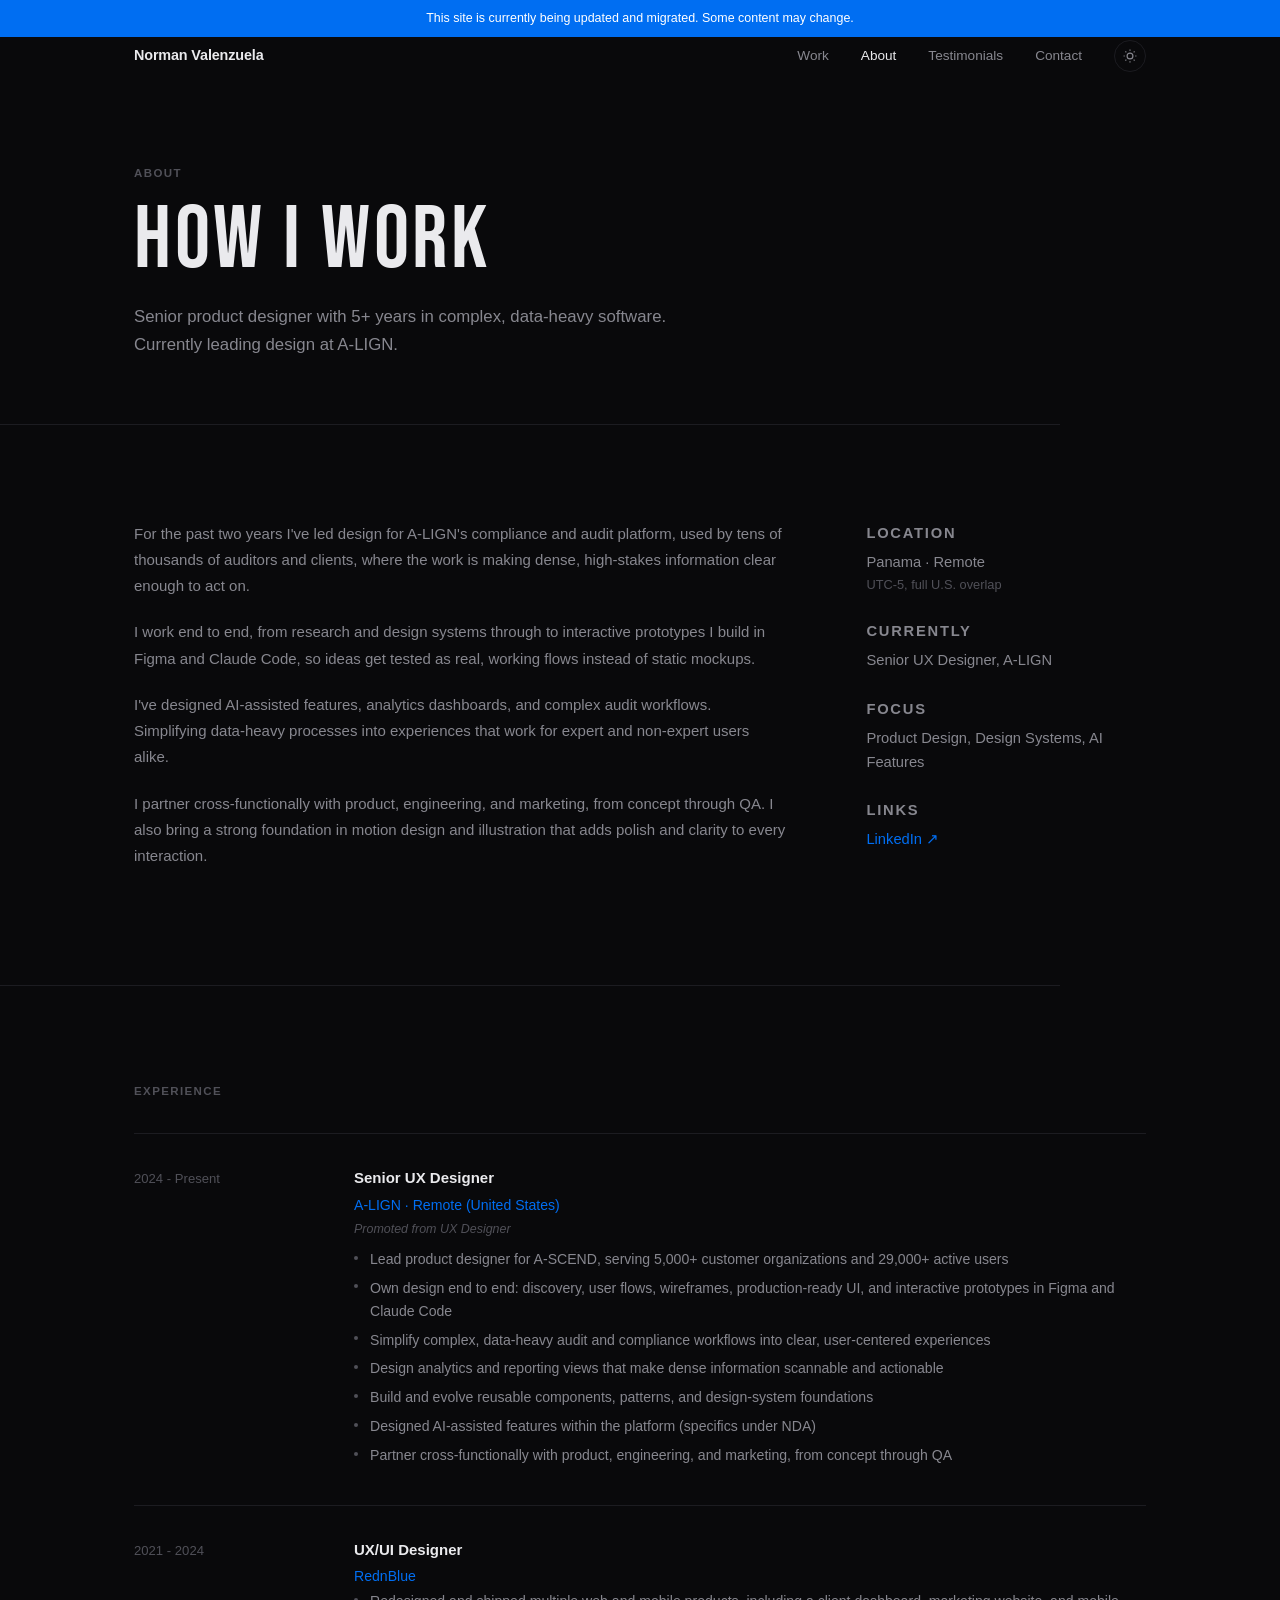
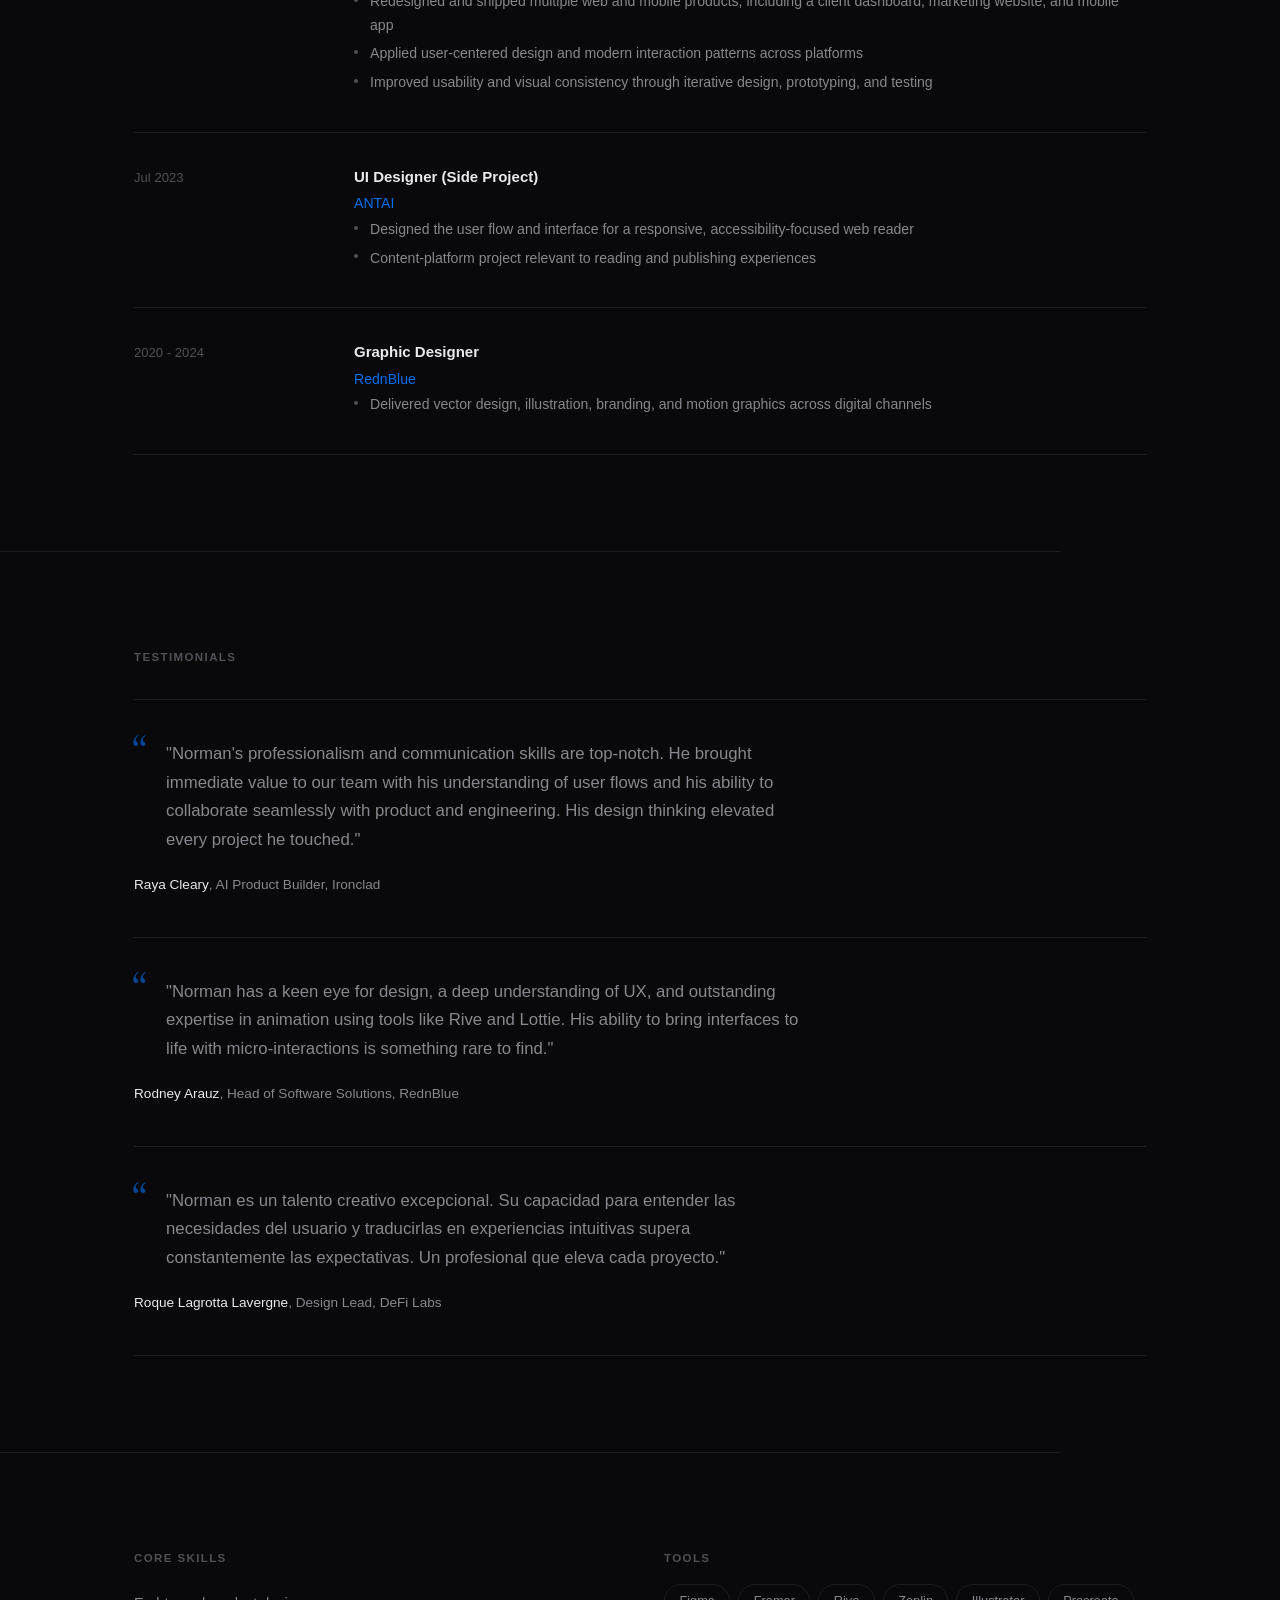
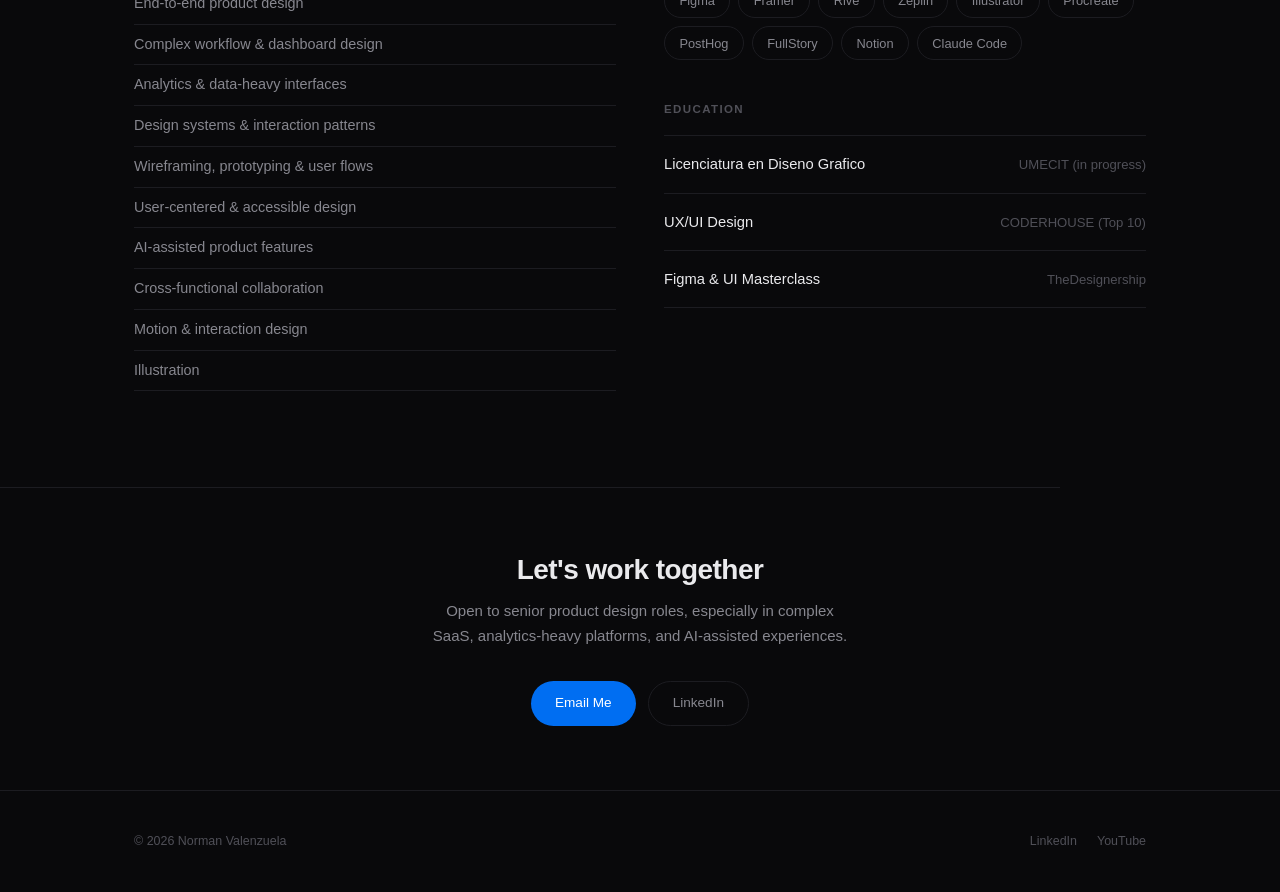
==== about.html @ 6c40e543 "Initial portfolio site - Norman Valenzuela, Senior UX Designer Static multi-page portfolio with dark" ====
<!DOCTYPE html>
<html lang="en" data-theme="dark">
<head>
  <meta charset="UTF-8">
  <meta name="viewport" content="width=device-width, initial-scale=1.0">
  <title>About | Norman Valenzuela</title>
  <meta name="description" content="About Norman Valenzuela | Senior product designer with 5+ years in complex, data-heavy software.">
  <link rel="icon" href="data:image/svg+xml,<svg xmlns='http://www.w3.org/2000/svg' viewBox='0 0 32 32'><rect width='32' height='32' rx='6' fill='%23006ef2'/><text x='50%25' y='54%25' dominant-baseline='middle' text-anchor='middle' fill='%23fff' font-family='serif' font-weight='400' font-size='16'>N</text></svg>">
  <link rel="preconnect" href="https://fonts.googleapis.com">
  <link rel="preconnect" href="https://fonts.gstatic.com" crossorigin>
  <link href="https://fonts.googleapis.com/css2?family=Bebas+Neue&family=Instrument+Serif:ital@0;1&display=swap" rel="stylesheet">
  <link href="https://api.fontshare.com/v2/css?f[]=general-sans@400,500,600,700&display=swap" rel="stylesheet">
  <link rel="stylesheet" href="styles.css">
</head>
<body>
  <div class="site-banner">This site is currently being updated and migrated. Some content may change.</div>

  <nav class="nav" id="nav">
    <div class="nav__inner">
      <a href="index.html" class="nav__logo">Norman Valenzuela</a>
      <div class="nav__links" id="navLinks">
        <a href="index.html">Work</a>
        <a href="about.html" class="active">About</a>
        <a href="#testimonials">Testimonials</a>
        <a href="#contact">Contact</a>
        <button class="nav__theme" id="themeToggle" aria-label="Toggle theme">
          <svg class="icon-sun" xmlns="http://www.w3.org/2000/svg" fill="none" viewBox="0 0 24 24" stroke="currentColor" stroke-width="2"><circle cx="12" cy="12" r="5"/><path d="M12 1v2m0 18v2M4.22 4.22l1.42 1.42m12.72 12.72l1.42 1.42M1 12h2m18 0h2M4.22 19.78l1.42-1.42M18.36 5.64l1.42-1.42"/></svg>
          <svg class="icon-moon" xmlns="http://www.w3.org/2000/svg" fill="none" viewBox="0 0 24 24" stroke="currentColor" stroke-width="2"><path d="M21 12.79A9 9 0 1 1 11.21 3 7 7 0 0 0 21 12.79z"/></svg>
        </button>
      </div>
      <button class="nav__hamburger" id="menuToggle" aria-label="Menu">
        <svg xmlns="http://www.w3.org/2000/svg" fill="none" viewBox="0 0 24 24" stroke="currentColor" stroke-width="2"><path d="M4 6h16M4 12h16M4 18h16"/></svg>
      </button>
    </div>
  </nav>

  <main>
    <!-- Hero -->
    <section class="page-hero">
      <div class="container">
        <p class="label">About</p>
        <h1>How I work</h1>
        <p class="page-hero__intro">Senior product designer with 5+ years in complex, data-heavy software. Currently leading design at A-LIGN.</p>
      </div>
    </section>

    <hr class="divider container">

    <!-- Bio -->
    <section class="section">
      <div class="container">
        <div class="about-grid">
          <div class="about-text">
            <p>For the past two years I've led design for A-LIGN's compliance and audit platform, used by tens of thousands of auditors and clients, where the work is making dense, high-stakes information clear enough to act on.</p>
            <p>I work end to end, from research and design systems through to interactive prototypes I build in Figma and Claude Code, so ideas get tested as real, working flows instead of static mockups.</p>
            <p>I've designed AI-assisted features, analytics dashboards, and complex audit workflows. Simplifying data-heavy processes into experiences that work for expert and non-expert users alike.</p>
            <p>I partner cross-functionally with product, engineering, and marketing, from concept through QA. I also bring a strong foundation in motion design and illustration that adds polish and clarity to every interaction.</p>
          </div>
          <aside class="about-sidebar">
            <div class="about-sidebar__item">
              <p class="label">Location</p>
              <p>Panama · Remote</p>
              <p style="font-size:0.8rem;color:var(--text-3);">UTC-5, full U.S. overlap</p>
            </div>
            <div class="about-sidebar__item">
              <p class="label">Currently</p>
              <p>Senior UX Designer, A-LIGN</p>
            </div>
            <div class="about-sidebar__item">
              <p class="label">Focus</p>
              <p>Product Design, Design Systems, AI Features</p>
            </div>
            <div class="about-sidebar__item">
              <p class="label">Links</p>
              <a href="https://www.linkedin.com/in/norman-valenzuela/" target="_blank" rel="noopener">LinkedIn ↗</a><br>
            </div>
          </aside>
        </div>
      </div>
    </section>

    <hr class="divider container">

    <!-- Experience -->
    <section class="section" id="experience">
      <div class="container">
        <p class="label">Experience</p>
        <div class="exp-list" style="margin-top:2rem;">

          <div class="exp-item">
            <div class="exp-date">2024 - Present</div>
            <div>
              <p class="exp-role">Senior UX Designer</p>
              <p class="exp-company">A-LIGN · Remote (United States)</p>
              <p class="exp-note">Promoted from UX Designer</p>
              <ul class="exp-details">
                <li>Lead product designer for A-SCEND, serving 5,000+ customer organizations and 29,000+ active users</li>
                <li>Own design end to end: discovery, user flows, wireframes, production-ready UI, and interactive prototypes in Figma and Claude Code</li>
                <li>Simplify complex, data-heavy audit and compliance workflows into clear, user-centered experiences</li>
                <li>Design analytics and reporting views that make dense information scannable and actionable</li>
                <li>Build and evolve reusable components, patterns, and design-system foundations</li>
                <li>Designed AI-assisted features within the platform (specifics under NDA)</li>
                <li>Partner cross-functionally with product, engineering, and marketing, from concept through QA</li>
              </ul>
            </div>
          </div>

          <div class="exp-item">
            <div class="exp-date">2021 - 2024</div>
            <div>
              <p class="exp-role">UX/UI Designer</p>
              <p class="exp-company">RednBlue</p>
              <ul class="exp-details">
                <li>Redesigned and shipped multiple web and mobile products, including a client dashboard, marketing website, and mobile app</li>
                <li>Applied user-centered design and modern interaction patterns across platforms</li>
                <li>Improved usability and visual consistency through iterative design, prototyping, and testing</li>
              </ul>
            </div>
          </div>

          <div class="exp-item">
            <div class="exp-date">Jul 2023</div>
            <div>
              <p class="exp-role">UI Designer (Side Project)</p>
              <p class="exp-company">ANTAI</p>
              <ul class="exp-details">
                <li>Designed the user flow and interface for a responsive, accessibility-focused web reader</li>
                <li>Content-platform project relevant to reading and publishing experiences</li>
              </ul>
            </div>
          </div>

          <div class="exp-item">
            <div class="exp-date">2020 - 2024</div>
            <div>
              <p class="exp-role">Graphic Designer</p>
              <p class="exp-company">RednBlue</p>
              <ul class="exp-details">
                <li>Delivered vector design, illustration, branding, and motion graphics across digital channels</li>
              </ul>
            </div>
          </div>

        </div>
      </div>
    </section>

    <hr class="divider container">

    <!-- Testimonials -->
    <section class="section" id="testimonials">
      <div class="container">
        <p class="label">Testimonials</p>

        <div class="testimonial" style="margin-top:2rem;">
          <p class="testimonial__quote">"Norman's professionalism and communication skills are top-notch. He brought immediate value to our team with his understanding of user flows and his ability to collaborate seamlessly with product and engineering. His design thinking elevated every project he touched."</p>
          <p class="testimonial__author"><strong>Raya Cleary</strong>, AI Product Builder, Ironclad</p>
        </div>

        <div class="testimonial">
          <p class="testimonial__quote">"Norman has a keen eye for design, a deep understanding of UX, and outstanding expertise in animation using tools like Rive and Lottie. His ability to bring interfaces to life with micro-interactions is something rare to find."</p>
          <p class="testimonial__author"><strong>Rodney Arauz</strong>, Head of Software Solutions, RednBlue</p>
        </div>

        <div class="testimonial">
          <p class="testimonial__quote">"Norman es un talento creativo excepcional. Su capacidad para entender las necesidades del usuario y traducirlas en experiencias intuitivas supera constantemente las expectativas. Un profesional que eleva cada proyecto."</p>
          <p class="testimonial__author"><strong>Roque Lagrotta Lavergne</strong>, Design Lead, DeFi Labs</p>
        </div>
      </div>
    </section>

    <hr class="divider container">

    <!-- Skills & Tools -->
    <section class="section" id="skills">
      <div class="container">
        <div class="skills-cols">
          <div>
            <p class="label">Core Skills</p>
            <ul class="skill-list" style="margin-top:1rem;">
              <li>End-to-end product design</li>
              <li>Complex workflow & dashboard design</li>
              <li>Analytics & data-heavy interfaces</li>
              <li>Design systems & interaction patterns</li>
              <li>Wireframing, prototyping & user flows</li>
              <li>User-centered & accessible design</li>
              <li>AI-assisted product features</li>
              <li>Cross-functional collaboration</li>
              <li>Motion & interaction design</li>
              <li>Illustration</li>
            </ul>
          </div>
          <div>
            <p class="label">Tools</p>
            <div class="tools-list" style="margin-top:1rem;">
              <span>Figma</span>
              <span>Framer</span>
              <span>Rive</span>
              <span>Zeplin</span>
              <span>Illustrator</span>
              <span>Procreate</span>
              <span>PostHog</span>
              <span>FullStory</span>
              <span>Notion</span>
              <span>Claude Code</span>
            </div>

            <p class="label" style="margin-top:2.5rem;">Education</p>
            <div style="margin-top:1rem;">
              <div class="edu-item">
                <strong>Licenciatura en Diseno Grafico</strong>
                <span>UMECIT (in progress)</span>
              </div>
              <div class="edu-item">
                <strong>UX/UI Design</strong>
                <span>CODERHOUSE (Top 10)</span>
              </div>
              <div class="edu-item">
                <strong>Figma & UI Masterclass</strong>
                <span>TheDesignership</span>
              </div>
            </div>
          </div>
        </div>
      </div>
    </section>

    <hr class="divider container">

    <!-- Contact -->
    <section class="cta-block section" id="contact">
      <div class="container">
        <h2>Let's work together</h2>
        <p>Open to senior product design roles, especially in complex SaaS, analytics-heavy platforms, and AI-assisted experiences.</p>
        <div class="cta-block__links">
          <a href="mailto:norman.v.design@outlook.com" class="btn btn--primary">Email Me</a>
          <a href="https://www.linkedin.com/in/norman-valenzuela/" target="_blank" rel="noopener" class="btn btn--outline">LinkedIn</a>
        </div>
      </div>
    </section>
  </main>

  <footer class="footer">
    <div class="container">
      <div class="footer__inner">
        <span>&copy; 2026 Norman Valenzuela</span>
        <div class="footer__links">
          <a href="https://www.linkedin.com/in/norman-valenzuela/" target="_blank" rel="noopener">LinkedIn</a>
          <a href="https://www.youtube.com/@normanvalenzuela3055" target="_blank" rel="noopener">YouTube</a>
        </div>
      </div>
    </div>
  </footer>

  <script>
    (function(){
      const html = document.documentElement;
      const s = localStorage.getItem('theme');
      if (s) html.setAttribute('data-theme', s);
      document.querySelectorAll('[id^="themeToggle"]').forEach(btn => {
        btn.addEventListener('click', () => {
          const next = html.getAttribute('data-theme') === 'dark' ? 'light' : 'dark';
          html.setAttribute('data-theme', next);
          localStorage.setItem('theme', next);
        });
      });
    })();
    (function(){
      const nav = document.getElementById('nav');
      window.addEventListener('scroll', () => nav.classList.toggle('scrolled', scrollY > 30), {passive:true});
    })();
    (function(){
      const btn = document.getElementById('menuToggle');
      const links = document.getElementById('navLinks');
      if (!btn) return;
      btn.addEventListener('click', () => links.classList.toggle('open'));
      links.querySelectorAll('a').forEach(a => a.addEventListener('click', () => links.classList.remove('open')));
    })();
  </script>
</body>
</html>
---- styles.css ----
/* ============================================
   THEME & VARIABLES
   ============================================ */
:root {
  --font-display: 'Bebas Neue', 'Impact', sans-serif;
  --font-serif: 'Instrument Serif', Georgia, serif;
  --font-sans: 'General Sans', -apple-system, BlinkMacSystemFont, 'Segoe UI', sans-serif;

  --bg: #09090b;
  --bg-raised: #111114;
  --bg-hover: #19191d;
  --text: #eaeaed;
  --text-2: #87878f;
  --text-3: #505058;
  --accent: #006ef2;
  --accent-hover: #3d8ff5;
  --accent-dim: rgba(0, 110, 242, 0.1);
  --border: #1c1c21;
  --border-hover: #2c2c33;

  --max-w: 1060px;
  --nav-h: 56px;
}

[data-theme="light"] {
  --bg: #f3f2ed;
  --bg-raised: #ffffff;
  --bg-hover: #e9e8e2;
  --text: #0a0a0b;
  --text-2: #62626a;
  --text-3: #9c9ca3;
  --accent: #005bd4;
  --accent-hover: #004ab3;
  --accent-dim: rgba(0, 91, 212, 0.07);
  --border: #d8d6cf;
  --border-hover: #c5c3ba;
}

/* ============================================
   RESET
   ============================================ */
*, *::before, *::after { box-sizing: border-box; margin: 0; padding: 0; }
html { scroll-behavior: smooth; scroll-padding-top: calc(var(--nav-h) + 28px + 2rem); }

body {
  font-family: var(--font-sans);
  font-size: 15px;
  background: var(--bg);
  color: var(--text);
  line-height: 1.65;
  -webkit-font-smoothing: antialiased;
  -moz-osx-font-smoothing: grayscale;
  transition: background 0.35s, color 0.35s;
}

a { color: inherit; text-decoration: none; }
img { max-width: 100%; display: block; }
ul { list-style: none; }
button { font-family: inherit; }
::selection { background: var(--accent); color: #fff; }

/* ============================================
   TYPOGRAPHY
   ============================================ */
h1 {
  font-family: var(--font-serif);
  font-weight: 400;
  font-size: clamp(3.2rem, 8vw, 6rem);
  line-height: 1.0;
  letter-spacing: -0.02em;
}

h2 {
  font-weight: 600;
  font-size: clamp(1.35rem, 2.5vw, 1.75rem);
  letter-spacing: -0.02em;
  line-height: 1.25;
}

h3 {
  font-weight: 600;
  font-size: 1.15rem;
  letter-spacing: -0.01em;
  line-height: 1.3;
}

.label {
  font-size: 0.72rem;
  font-weight: 600;
  text-transform: uppercase;
  letter-spacing: 0.12em;
  color: var(--text-3);
}

/* ============================================
   LAYOUT
   ============================================ */
.container {
  max-width: var(--max-w);
  margin: 0 auto;
  padding-left: 1.5rem;
  padding-right: 1.5rem;
}

.section {
  padding: 6rem 0;
}

.section--lg {
  padding: 8rem 0;
}

.divider {
  border: none;
  border-top: 1px solid var(--border);
  margin: 0;
}

/* ============================================
   NAVIGATION
   ============================================ */
.site-banner {
  background: var(--accent);
  color: #fff;
  text-align: center;
  font-size: 0.78rem;
  font-weight: 500;
  padding: 0.5rem 1rem;
  position: fixed;
  top: 0;
  left: 0;
  right: 0;
  z-index: 101;
}

.nav {
  position: fixed;
  top: 28px; left: 0; right: 0;
  height: var(--nav-h);
  z-index: 100;
  transition: background 0.3s, backdrop-filter 0.3s;
}

.nav.scrolled {
  background: rgba(9, 9, 11, 0.8);
  backdrop-filter: blur(12px);
  -webkit-backdrop-filter: blur(12px);
  border-bottom: 1px solid var(--border);
}

[data-theme="light"] .nav.scrolled {
  background: rgba(243, 242, 237, 0.8);
}

.nav__inner {
  max-width: var(--max-w);
  margin: 0 auto;
  padding: 0 1.5rem;
  height: 100%;
  display: flex;
  align-items: center;
  justify-content: space-between;
}

.nav__logo {
  font-weight: 600;
  font-size: 0.9rem;
  letter-spacing: -0.01em;
}

.nav__links {
  display: flex;
  align-items: center;
  gap: 2rem;
}

.nav__links a {
  font-size: 0.85rem;
  color: var(--text-2);
  transition: color 0.2s;
}

.nav__links a:hover,
.nav__links a.active {
  color: var(--text);
}

.nav__theme {
  background: none;
  border: 1px solid var(--border);
  color: var(--text-2);
  width: 32px;
  height: 32px;
  border-radius: 50%;
  display: flex;
  align-items: center;
  justify-content: center;
  cursor: pointer;
  transition: color 0.2s, border-color 0.2s;
}

.nav__theme:hover {
  color: var(--text);
  border-color: var(--border-hover);
}

.nav__theme svg { width: 14px; height: 14px; }

[data-theme="dark"] .icon-sun { display: block; }
[data-theme="dark"] .icon-moon { display: none; }
[data-theme="light"] .icon-sun { display: none; }
[data-theme="light"] .icon-moon { display: block; }

.nav__hamburger {
  display: none;
  background: none;
  border: none;
  color: var(--text);
  cursor: pointer;
  padding: 4px;
}

.nav__hamburger svg { width: 22px; height: 22px; }

/* ============================================
   HERO — HOME
   ============================================ */
.hero {
  min-height: 100vh;
  display: flex;
  align-items: flex-end;
  padding-bottom: 6rem;
  padding-top: calc(var(--nav-h) + 28px + 4rem);
}

.hero__grid {
  display: grid;
  grid-template-columns: 1fr auto;
  gap: 4rem;
  align-items: end;
}

.hero__photo {
  width: 280px;
  height: 340px;
  border-radius: 14px;
  overflow: hidden;
  position: relative;
  flex-shrink: 0;
}

.hero__photo::after {
  content: '';
  position: absolute;
  inset: 0;
  background: linear-gradient(to top, var(--bg) 0%, transparent 40%);
  pointer-events: none;
}

.hero__photo img {
  width: 100%;
  height: 100%;
  object-fit: cover;
  object-position: top center;
}

.hero h1 {
  font-family: var(--font-display);
  text-transform: uppercase;
  letter-spacing: 0.03em;
  color: var(--text);
  margin-bottom: 1.5rem;
}

.hero h1 em {
  font-style: normal;
  color: var(--text);
}

.hero__subtitle {
  font-size: clamp(1rem, 1.8vw, 1.2rem);
  font-weight: 400;
  color: var(--text);
  max-width: 520px;
  margin-bottom: 2.5rem;
  line-height: 1.65;
}

.hero__meta {
  display: flex;
  flex-wrap: wrap;
  gap: 1.5rem;
  font-size: 0.82rem;
  color: var(--text-3);
}

.hero__meta a {
  color: var(--text-2);
  transition: color 0.2s;
  border-bottom: 1px solid transparent;
}

.hero__meta a:hover {
  color: var(--accent);
  border-color: var(--accent);
}

.hero__meta span::before {
  content: '·';
  margin-right: 0.5rem;
  opacity: 0.4;
}

.hero__meta span:first-child::before {
  display: none;
}

/* ============================================
   WORK CARDS — HOME
   ============================================ */
.work-list {
  display: flex;
  flex-direction: column;
  gap: 1.5rem;
  margin-top: 3rem;
}

.work-card {
  display: grid;
  grid-template-columns: 1fr 1fr;
  border: 1px solid var(--border);
  border-radius: 16px;
  overflow: hidden;
  transition: border-color 0.3s, transform 0.3s;
  background: var(--bg-raised);
}

.work-card:hover {
  border-color: var(--border-hover);
  transform: translateY(-2px);
}

.work-card__image {
  position: relative;
  min-height: 360px;
  overflow: hidden;
}

.work-card__image::after {
  content: '';
  position: absolute;
  inset: 0;
  opacity: 0;
  transition: opacity 0.4s;
}

.work-card:hover .work-card__image::after {
  opacity: 1;
}

.work-card__image--ascend {
  background: linear-gradient(160deg, #0d1424 0%, #111c35 60%, #0a1020 100%);
}

.work-card__image--ascend::after {
  background: radial-gradient(ellipse at 70% 60%, rgba(200, 146, 58, 0.08) 0%, transparent 60%);
}

.work-card__image--antai {
  background: linear-gradient(160deg, #0a1a14 0%, #0f2920 60%, #081810 100%);
}

.work-card__image--antai::after {
  background: radial-gradient(ellipse at 70% 60%, rgba(52, 211, 153, 0.06) 0%, transparent 60%);
}

.work-card__body {
  padding: 3rem;
  display: flex;
  flex-direction: column;
  justify-content: center;
}

.work-card__label {
  font-size: 0.72rem;
  font-weight: 600;
  text-transform: uppercase;
  letter-spacing: 0.1em;
  color: var(--text-3);
  margin-bottom: 1rem;
}

.work-card__body h3 {
  font-size: clamp(1.4rem, 2.5vw, 1.85rem);
  margin-bottom: 0.35rem;
}

.work-card__type {
  color: var(--text-2);
  font-size: 0.92rem;
  margin-bottom: 1.25rem;
}

.work-card__desc {
  color: var(--text-2);
  font-size: 0.88rem;
  line-height: 1.65;
  margin-bottom: 1.75rem;
  max-width: 380px;
}

.work-card__cta {
  font-size: 0.85rem;
  font-weight: 500;
  color: var(--accent);
  display: inline-flex;
  align-items: center;
  gap: 0.4rem;
  transition: gap 0.25s;
}

.work-card:hover .work-card__cta {
  gap: 0.7rem;
}

.work-card__cta svg { width: 14px; height: 14px; }

/* Small work grid */
.work-grid {
  display: grid;
  grid-template-columns: repeat(4, 1fr);
  gap: 1rem;
  margin-top: 2rem;
}

.work-thumb {
  display: block;
  border: 1px solid var(--border);
  border-radius: 10px;
  overflow: hidden;
  transition: border-color 0.2s, transform 0.2s;
}

.work-thumb:hover {
  border-color: var(--border-hover);
  transform: translateY(-2px);
}

.work-thumb__image {
  aspect-ratio: 3/2;
}

.work-thumb__image--1 { background: linear-gradient(135deg, #1a1a3e, #2a1848); }
.work-thumb__image--2 { background: linear-gradient(135deg, #1a2e1a, #1b3d2d); }
.work-thumb__image--3 { background: linear-gradient(135deg, #2e1a1a, #3d2d1b); }
.work-thumb__image--4 { background: linear-gradient(135deg, #1a2a3e, #1b2d4e); }

.work-thumb__info {
  padding: 0.75rem 0.9rem;
}

.work-thumb__info h4 {
  font-size: 0.82rem;
  font-weight: 500;
}

.work-thumb__info span {
  font-size: 0.72rem;
  color: var(--text-3);
}

/* ============================================
   PAGE HERO — SUBPAGES
   ============================================ */
.page-hero {
  padding-top: calc(var(--nav-h) + 28px + 5rem);
  padding-bottom: 4rem;
}

.page-hero .label {
  margin-bottom: 1rem;
}

.page-hero h1 {
  font-family: var(--font-display);
  font-size: clamp(3rem, 8vw, 5.5rem);
  text-transform: uppercase;
  letter-spacing: 0.04em;
  line-height: 0.95;
  margin-bottom: 1.25rem;
}

/* Top hero banner thumbnail */
.cs-banner {
  width: 100%;
  height: clamp(200px, 30vw, 360px);
  border-radius: 14px;
  overflow: hidden;
  position: relative;
}

.cs-banner, .work-card__image, .work-thumb__image {
  background-size: cover;
  background-position: center;
}

.cs-banner--blue { background: linear-gradient(160deg, #0d1424 0%, #111c35 60%, #0a1020 100%); }
.cs-banner--green { background: linear-gradient(160deg, #0a1a14 0%, #0f2920 60%, #081810 100%); }
.cs-banner--purple { background: linear-gradient(160deg, #1a1a3e 0%, #2a1848 60%, #151030 100%); }
.cs-banner--warm { background: linear-gradient(160deg, #2e1a1a 0%, #3d2d1b 60%, #201510 100%); }
.cs-banner--teal { background: linear-gradient(160deg, #0a1a20 0%, #0f2930 60%, #081820 100%); }
.cs-banner--slate { background: linear-gradient(160deg, #1a2a3e 0%, #1b2d4e 60%, #101828 100%); }

.page-hero__intro {
  font-size: 1.05rem;
  color: var(--text-2);
  max-width: 600px;
  line-height: 1.7;
}

/* ============================================
   ABOUT PAGE
   ============================================ */
.about-grid {
  display: grid;
  grid-template-columns: 7fr 3fr;
  gap: 5rem;
  align-items: start;
}

.about-text p {
  color: var(--text-2);
  margin-bottom: 1.25rem;
  line-height: 1.75;
}

.about-text strong {
  color: var(--text);
  font-weight: 500;
}

.about-sidebar {
  display: flex;
  flex-direction: column;
  gap: 1.5rem;
  position: sticky;
  top: calc(var(--nav-h) + 3rem);
}

.about-sidebar__item .label {
  margin-bottom: 0.3rem;
}

.about-sidebar__item p {
  font-size: 0.92rem;
  color: var(--text-2);
}

.about-sidebar__item a {
  color: var(--accent);
  font-size: 0.92rem;
  transition: opacity 0.2s;
}

.about-sidebar__item a:hover { opacity: 0.7; }

/* Experience */
.exp-list {
  display: flex;
  flex-direction: column;
}

.exp-item {
  display: grid;
  grid-template-columns: 180px 1fr;
  gap: 2.5rem;
  padding: 2rem 0;
  border-top: 1px solid var(--border);
}

.exp-item:last-child { border-bottom: 1px solid var(--border); }

.exp-date {
  font-size: 0.82rem;
  color: var(--text-3);
  padding-top: 2px;
}

.exp-role {
  font-weight: 600;
  margin-bottom: 0.15rem;
}

.exp-company {
  font-size: 0.88rem;
  color: var(--accent);
  margin-bottom: 0.15rem;
}

.exp-note {
  font-size: 0.78rem;
  color: var(--text-3);
  font-style: italic;
  margin-bottom: 0.5rem;
}

.exp-details li {
  font-size: 0.88rem;
  color: var(--text-2);
  line-height: 1.65;
  padding-left: 1rem;
  position: relative;
  margin-bottom: 0.35rem;
}

.exp-details li::before {
  content: '';
  position: absolute;
  left: 0;
  top: 0.55em;
  width: 4px;
  height: 4px;
  border-radius: 50%;
  background: var(--text-3);
}

/* Testimonials */
.testimonial {
  padding: 2.5rem 0;
  border-top: 1px solid var(--border);
}

.testimonial:last-child { border-bottom: 1px solid var(--border); }

.testimonial__quote {
  font-family: var(--font-sans);
  font-size: clamp(0.95rem, 1.4vw, 1.05rem);
  font-style: normal;
  line-height: 1.7;
  color: var(--text-2);
  margin-bottom: 1.25rem;
  max-width: 680px;
  position: relative;
  padding-left: 2rem;
}

.testimonial__quote::before {
  content: '\201C';
  position: absolute;
  left: 0;
  top: -0.15em;
  font-family: var(--font-serif);
  font-size: 3rem;
  line-height: 1;
  color: var(--accent);
  opacity: 0.6;
}

.testimonial__author {
  font-size: 0.85rem;
  color: var(--text-2);
}

.testimonial__author strong {
  color: var(--text);
  font-weight: 500;
}

/* Skills */
.skills-cols {
  display: grid;
  grid-template-columns: 1fr 1fr;
  gap: 3rem;
}

.skill-list li {
  font-size: 0.9rem;
  color: var(--text-2);
  padding: 0.5rem 0;
  border-bottom: 1px solid var(--border);
}

.tools-list {
  display: flex;
  flex-wrap: wrap;
  gap: 0.5rem;
  margin-top: 0.75rem;
}

.tools-list span {
  font-size: 0.8rem;
  padding: 0.35rem 0.9rem;
  border: 1px solid var(--border);
  border-radius: 100px;
  color: var(--text-2);
  transition: border-color 0.2s, color 0.2s;
}

.tools-list span:hover {
  border-color: var(--border-hover);
  color: var(--text);
}

/* Education */
.edu-item {
  padding: 1rem 0;
  border-top: 1px solid var(--border);
  display: flex;
  justify-content: space-between;
  align-items: baseline;
  gap: 1rem;
}

.edu-item:last-child { border-bottom: 1px solid var(--border); }
.edu-item strong { font-size: 0.92rem; font-weight: 500; }
.edu-item span { font-size: 0.82rem; color: var(--text-3); }

/* ============================================
   CASE STUDY PAGES
   ============================================ */
.cs-meta {
  display: flex;
  flex-wrap: wrap;
  gap: 2.5rem;
  padding: 2rem 0;
  border-top: 1px solid var(--border);
  border-bottom: 1px solid var(--border);
}

.cs-meta__item .label { margin-bottom: 0.25rem; }
.cs-meta__item p { font-size: 0.92rem; }

.cs-content h2 {
  margin-top: 3.5rem;
  margin-bottom: 1rem;
}

.cs-content p {
  color: var(--text-2);
  max-width: 640px;
  line-height: 1.75;
  margin-bottom: 1rem;
}

.video-embed {
  position: relative;
  width: 100%;
  max-width: 640px;
  aspect-ratio: 16/9;
  margin: 1.5rem 0;
  border-radius: 10px;
  overflow: hidden;
  border: 1px solid var(--border);
}

.video-embed iframe {
  position: absolute;
  inset: 0;
  width: 100%;
  height: 100%;
}

.cs-piece-img {
  width: 100%;
  max-width: 560px;
  border-radius: 10px;
  margin: 1.5rem 0 2.5rem;
  border: 1px solid var(--border);
}

.cs-content ul {
  margin-bottom: 1rem;
}

.cs-content li {
  color: var(--text-2);
  font-size: 0.92rem;
  line-height: 1.65;
  padding-left: 1.25rem;
  position: relative;
  margin-bottom: 0.5rem;
}

.cs-content li::before {
  content: '';
  position: absolute;
  left: 0;
  top: 0.55em;
  width: 5px;
  height: 5px;
  border-radius: 50%;
  background: var(--accent);
  opacity: 0.5;
}

.cs-image-placeholder {
  width: 100%;
  border-radius: 12px;
  border: 1px solid var(--border);
  display: flex;
  align-items: center;
  justify-content: center;
  color: var(--text-3);
  font-size: 0.82rem;
  margin: 2rem 0;
  overflow: hidden;
}

.cs-image-placeholder--lg {
  min-height: 320px;
  background: var(--bg-raised);
}

.cs-image-placeholder--md {
  min-height: 220px;
  background: var(--bg-raised);
}

.cs-next {
  display: flex;
  align-items: center;
  justify-content: space-between;
  padding: 2.5rem 0;
  border-top: 1px solid var(--border);
  margin-top: 4rem;
}

.cs-next .label { margin-bottom: 0.3rem; }

.cs-next a {
  font-size: 1.25rem;
  font-weight: 600;
  display: inline-flex;
  align-items: center;
  gap: 0.5rem;
  transition: color 0.2s, gap 0.2s;
}

.cs-next a:hover {
  color: var(--accent);
  gap: 0.75rem;
}

.cs-next a svg { width: 18px; height: 18px; }

/* ============================================
   CONTACT CTA
   ============================================ */
.cta-block {
  padding: 4rem 0;
  text-align: center;
}

.cta-block h2 { margin-bottom: 0.75rem; }

.cta-block p {
  color: var(--text-2);
  margin-bottom: 2rem;
  max-width: 420px;
  margin-left: auto;
  margin-right: auto;
}

.cta-block__links {
  display: flex;
  flex-wrap: wrap;
  justify-content: center;
  gap: 0.75rem;
}

.btn {
  display: inline-flex;
  align-items: center;
  gap: 0.4rem;
  padding: 0.65rem 1.5rem;
  border-radius: 100px;
  font-size: 0.85rem;
  font-weight: 500;
  font-family: var(--font-sans);
  cursor: pointer;
  transition: all 0.2s;
  border: none;
}

.btn--primary {
  background: var(--accent);
  color: #fff;
}

.btn--primary:hover {
  background: var(--accent-hover);
}

.btn--outline {
  background: transparent;
  border: 1px solid var(--border);
  color: var(--text-2);
}

.btn--outline:hover {
  border-color: var(--border-hover);
  color: var(--text);
}

.btn svg { width: 14px; height: 14px; }

/* ============================================
   FOOTER
   ============================================ */
.footer {
  padding: 2.5rem 0;
  border-top: 1px solid var(--border);
}

.footer__inner {
  display: flex;
  justify-content: space-between;
  align-items: center;
  font-size: 0.78rem;
  color: var(--text-3);
}

.footer__links {
  display: flex;
  gap: 1.25rem;
}

.footer__links a {
  color: var(--text-3);
  transition: color 0.2s;
}

.footer__links a:hover { color: var(--text-2); }

/* ============================================
   RESPONSIVE
   ============================================ */
@media (max-width: 900px) {
  .work-card {
    grid-template-columns: 1fr;
  }

  .work-card__image { min-height: 200px; }

  .work-card__body { padding: 2rem; }

  .about-grid {
    grid-template-columns: 1fr;
    gap: 2.5rem;
  }

  .about-sidebar {
    position: static;
    flex-direction: row;
    flex-wrap: wrap;
    gap: 1.5rem 2.5rem;
  }

  .exp-item {
    grid-template-columns: 1fr;
    gap: 0.35rem;
  }

  .skills-cols {
    grid-template-columns: 1fr;
    gap: 2rem;
  }

  .work-grid {
    grid-template-columns: repeat(2, 1fr);
  }
}

@media (max-width: 640px) {
  :root { --nav-h: 52px; }

  .section { padding: 4rem 0; }
  .section--lg { padding: 5rem 0; }

  .hero { padding-bottom: 4rem; }

  .hero__grid {
    grid-template-columns: 1fr;
    gap: 2rem;
  }

  .hero__photo {
    width: 180px;
    height: 220px;
    order: -1;
  }

  .nav__links {
    display: none;
    position: fixed;
    inset: 0;
    top: calc(var(--nav-h) + 28px);
    background: var(--bg);
    flex-direction: column;
    padding: 3rem 1.5rem;
    gap: 1.75rem;
    border-top: 1px solid var(--border);
    z-index: 999;
    align-items: center;
    justify-content: center;
  }

  .nav__links.open { display: flex; }
  .nav__links a { font-size: 1.2rem; }
  .nav__links .nav__theme { margin-top: 1rem; }

  .nav__hamburger { display: block; }

  .hero__meta { flex-direction: column; gap: 0.35rem; }
  .hero__meta span::before { display: none; }

  .work-grid { grid-template-columns: 1fr 1fr; }

  .work-card__body { padding: 1.5rem; }

  .cs-meta { gap: 1.5rem; }

  .footer__inner {
    flex-direction: column;
    gap: 0.75rem;
    text-align: center;
  }
}
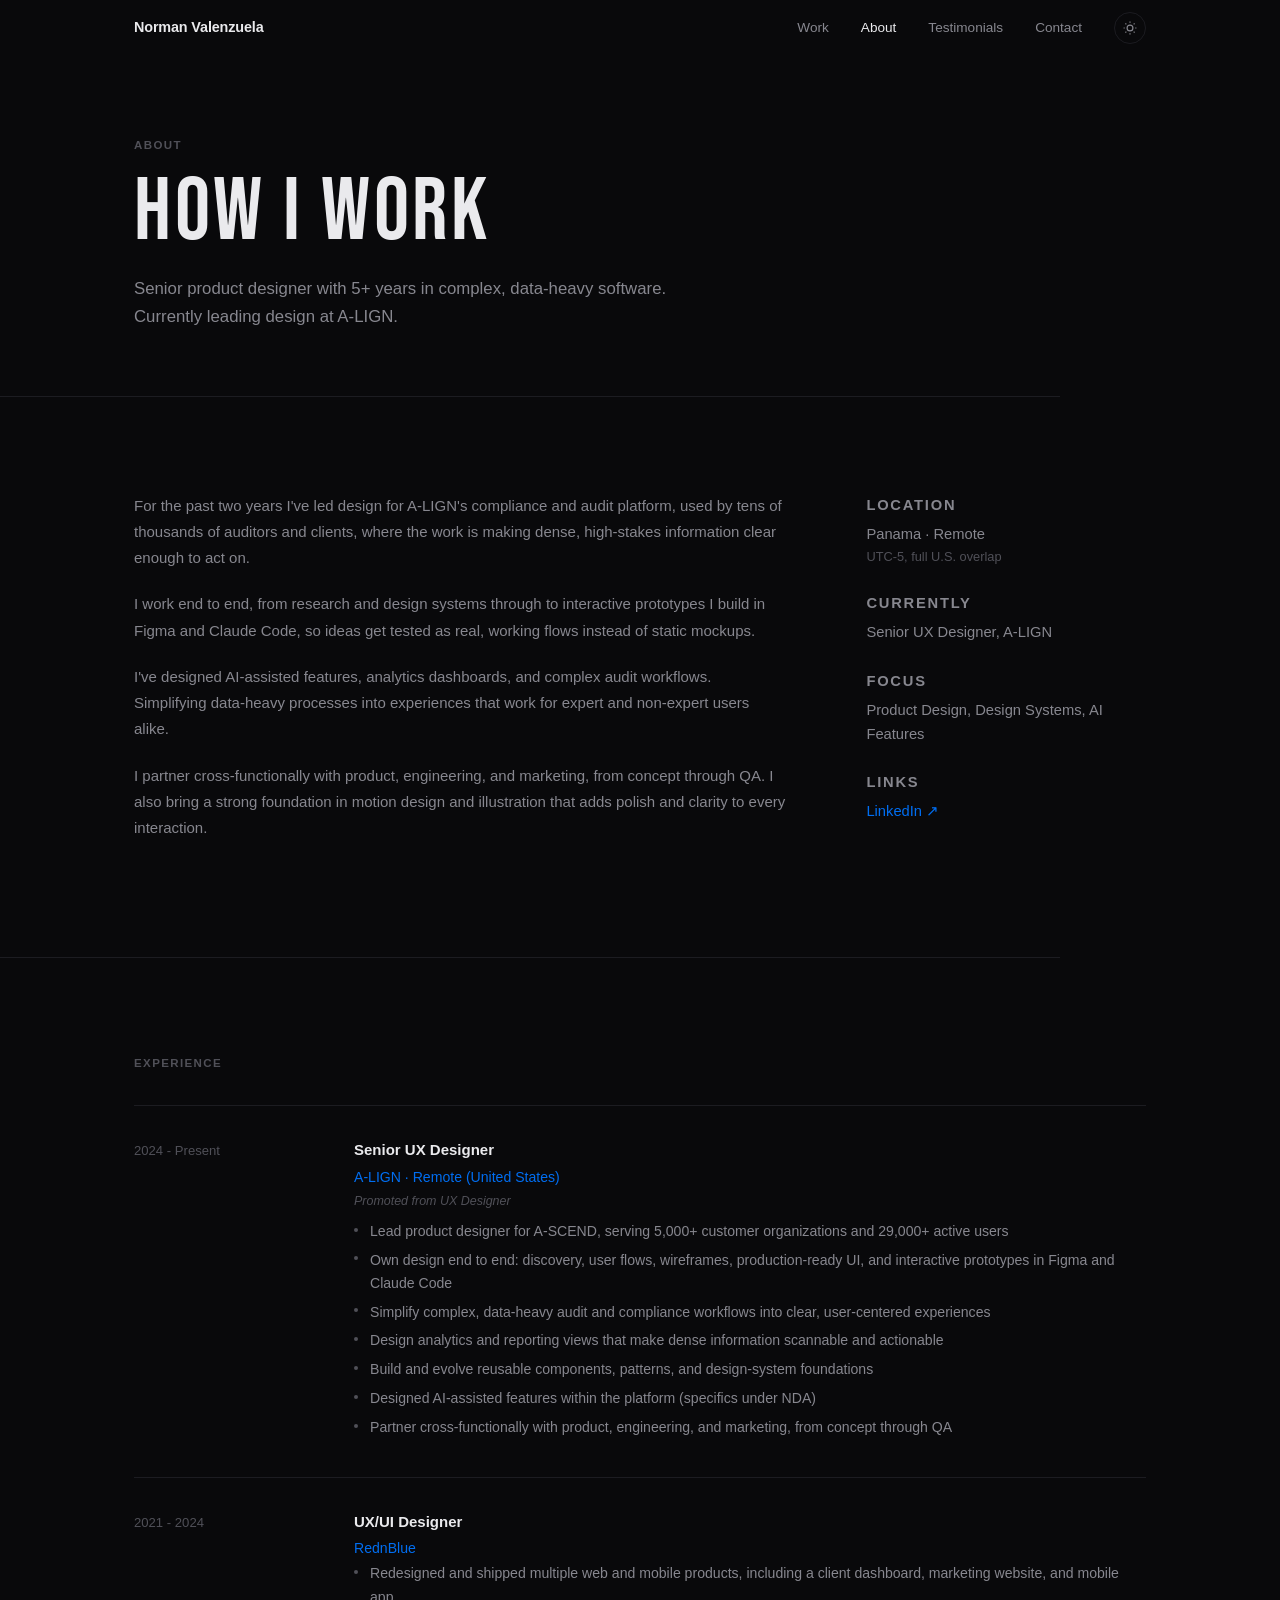
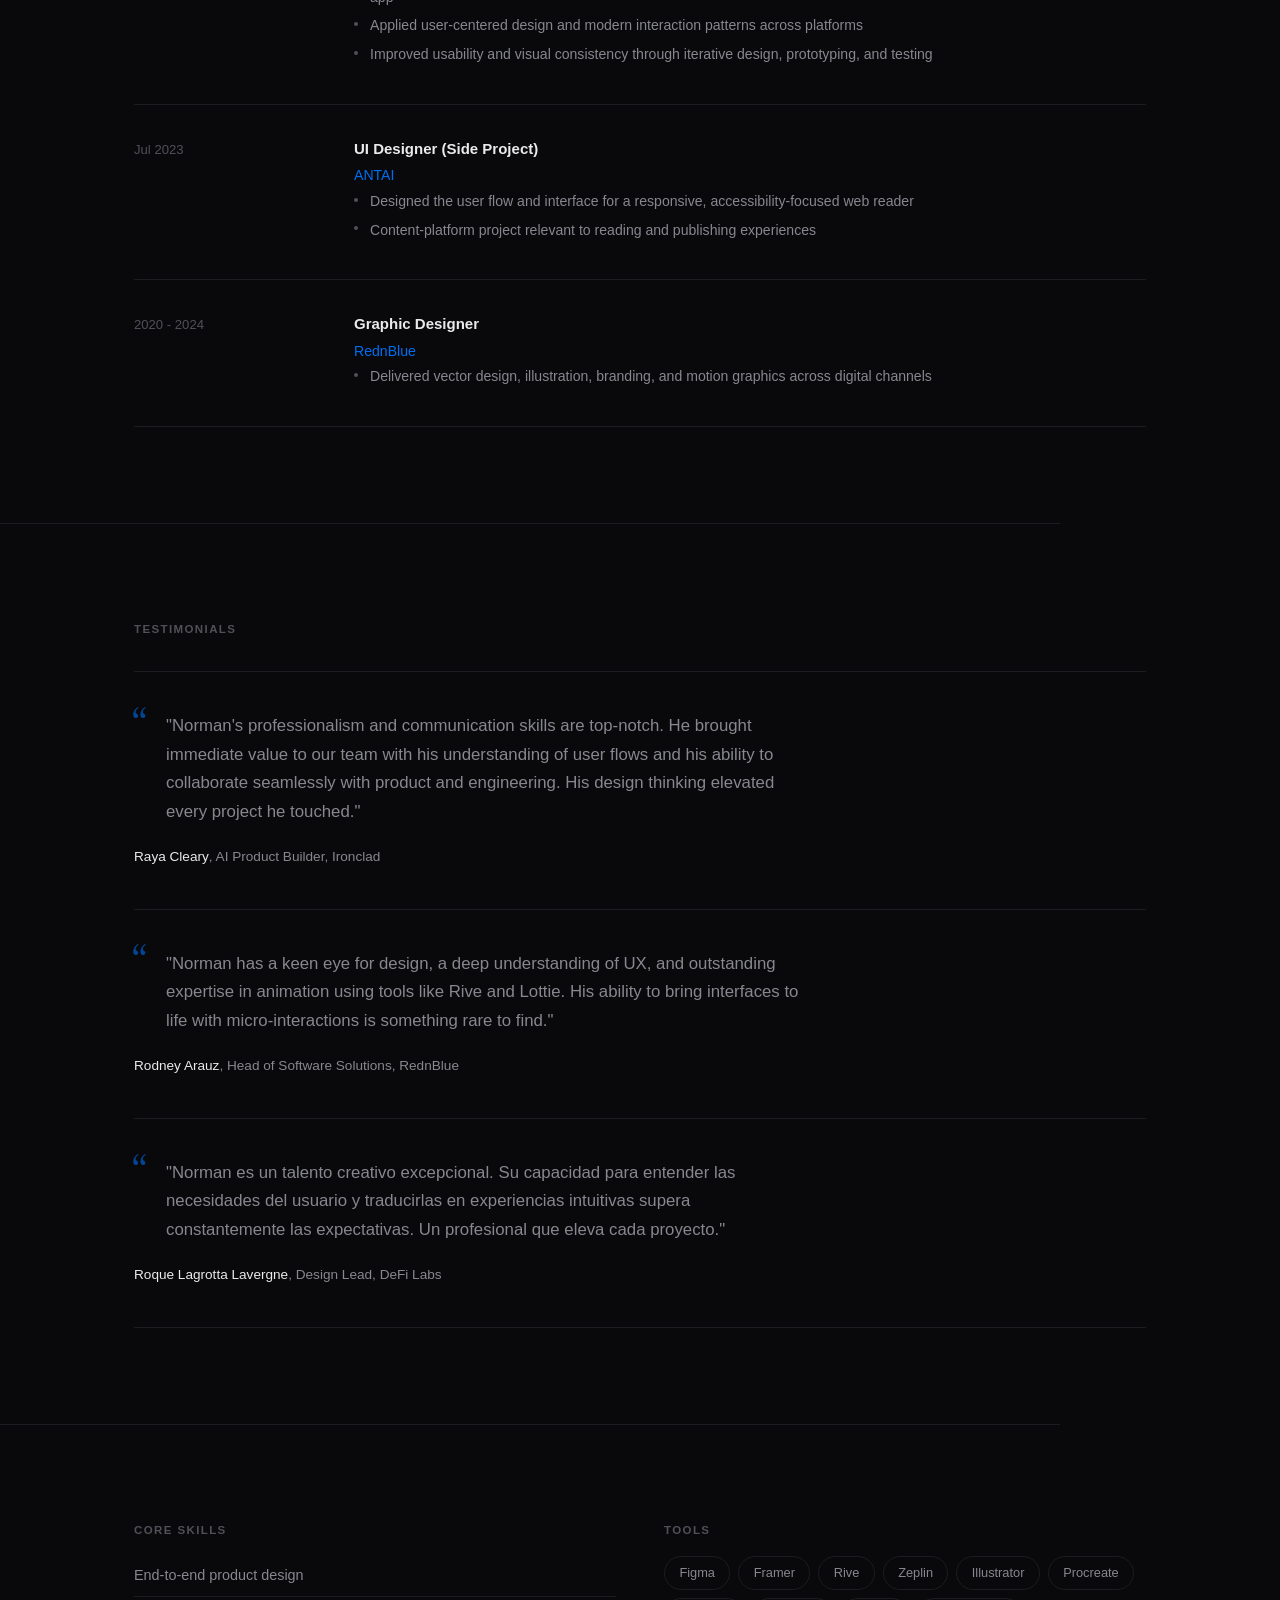
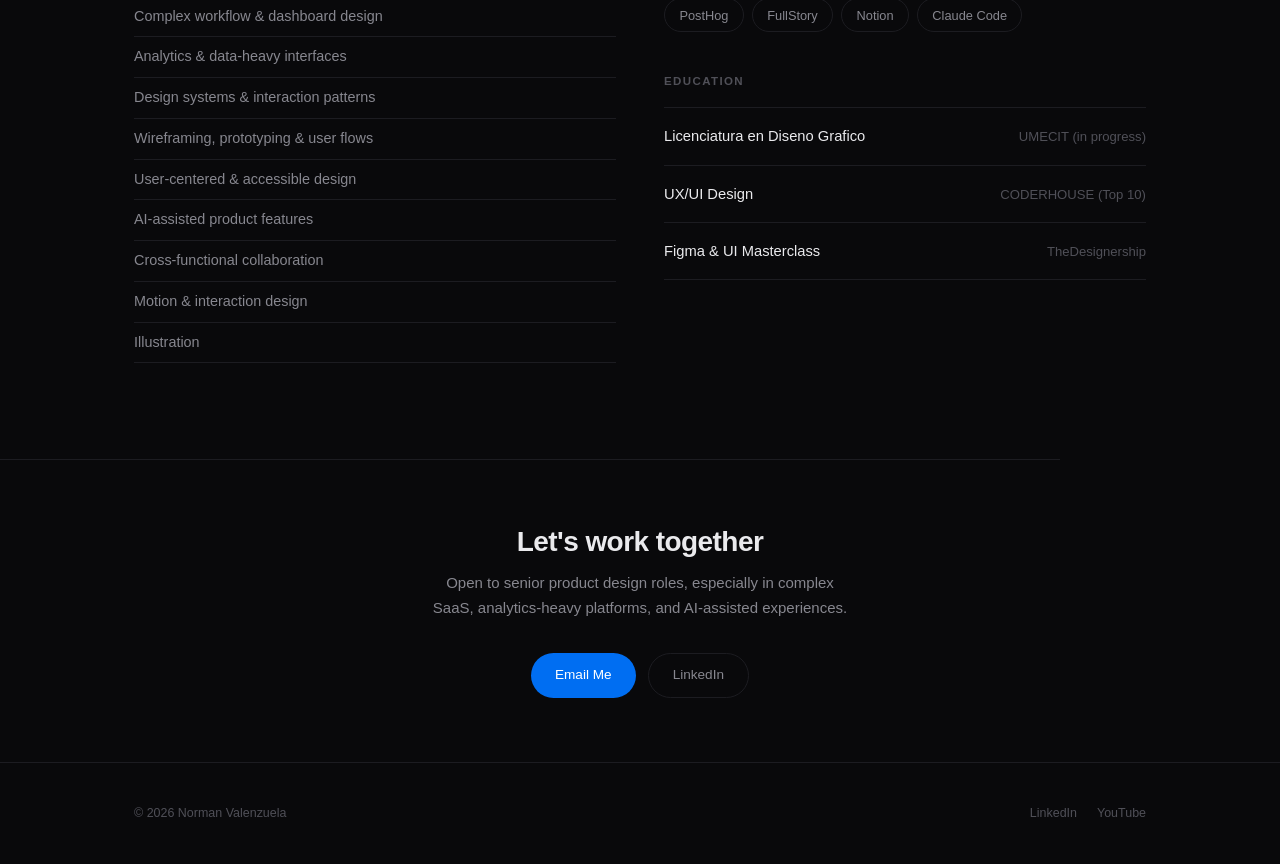
==== commit f8f7bfff: "Remove migration banner Co-Authored-By: Claude Opus 4.6 (1M context) <noreply@anthropic.com>" ====
--- a/about.html
+++ b/about.html
@@ -13,7 +13,6 @@
   <link rel="stylesheet" href="styles.css">
 </head>
 <body>
-  <div class="site-banner">This site is currently being updated and migrated. Some content may change.</div>
 
   <nav class="nav" id="nav">
     <div class="nav__inner">
--- a/styles.css
+++ b/styles.css
@@ -40,7 +40,7 @@
    RESET
    ============================================ */
 *, *::before, *::after { box-sizing: border-box; margin: 0; padding: 0; }
-html { scroll-behavior: smooth; scroll-padding-top: calc(var(--nav-h) + 28px + 2rem); }
+html { scroll-behavior: smooth; scroll-padding-top: calc(var(--nav-h) + 2rem); }
 
 body {
   font-family: var(--font-sans);
@@ -135,7 +135,7 @@
 
 .nav {
   position: fixed;
-  top: 28px; left: 0; right: 0;
+  top: 0; left: 0; right: 0;
   height: var(--nav-h);
   z-index: 100;
   transition: background 0.3s, backdrop-filter 0.3s;
@@ -230,7 +230,7 @@
   display: flex;
   align-items: flex-end;
   padding-bottom: 6rem;
-  padding-top: calc(var(--nav-h) + 28px + 4rem);
+  padding-top: calc(var(--nav-h) + 4rem);
 }
 
 .hero__grid {
@@ -473,7 +473,7 @@
    PAGE HERO — SUBPAGES
    ============================================ */
 .page-hero {
-  padding-top: calc(var(--nav-h) + 28px + 5rem);
+  padding-top: calc(var(--nav-h) + 5rem);
   padding-bottom: 4rem;
 }
 
@@ -994,7 +994,7 @@
     display: none;
     position: fixed;
     inset: 0;
-    top: calc(var(--nav-h) + 28px);
+    top: var(--nav-h);
     background: var(--bg);
     flex-direction: column;
     padding: 3rem 1.5rem;
